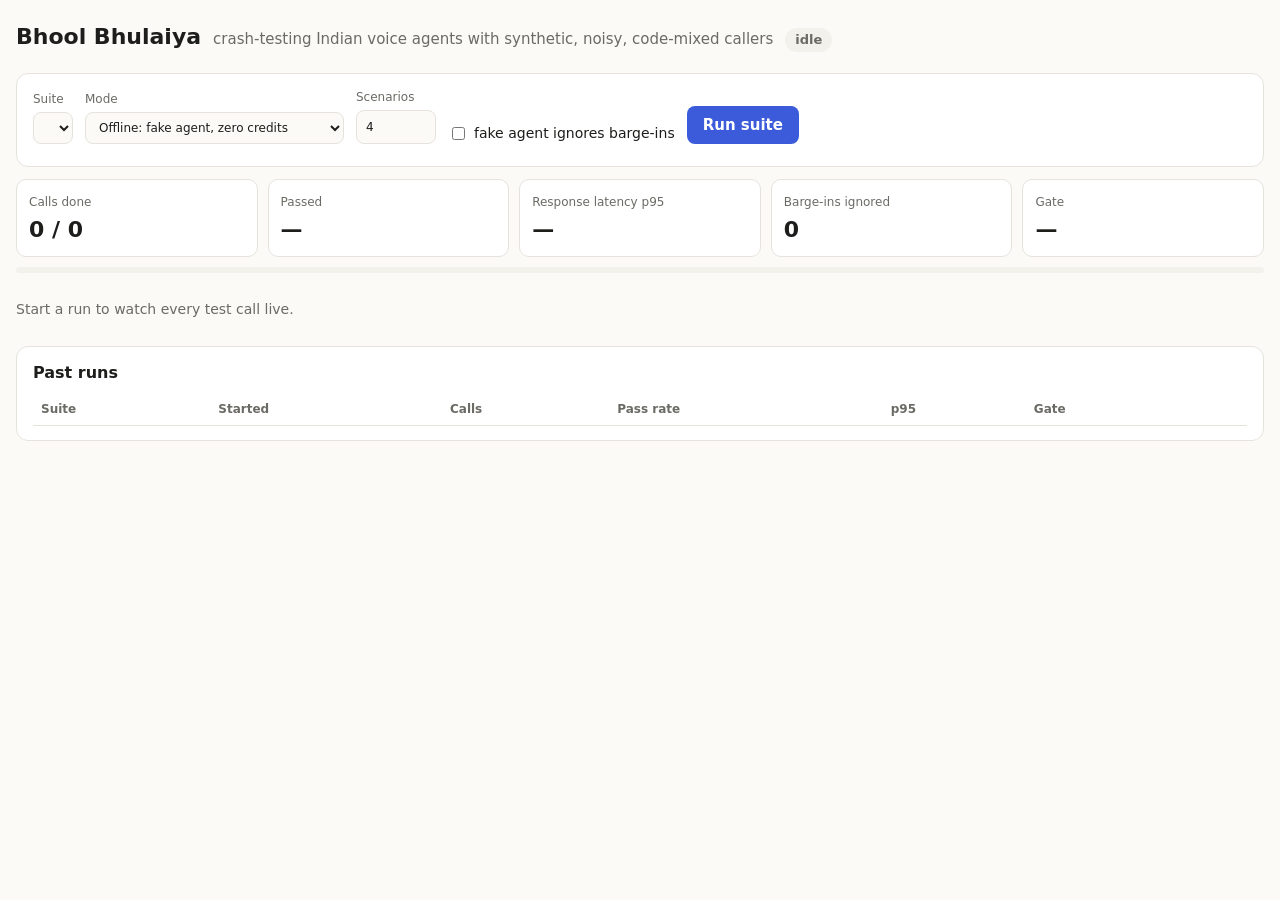
==== core/bhool/static/index.html @ e820dc9e "Add Bhool Bhulaiya: adversarial testing for Indian voice agents Synthetic callers (Evon persona + Ti" ====
<!doctype html>
<html lang="en">
<head>
<meta charset="utf-8">
<meta name="viewport" content="width=device-width,initial-scale=1">
<title>Bhool Bhulaiya</title>
<style>
:root{--bg:#fbfaf7;--fg:#1d1d1b;--muted:#6b6a65;--card:#fff;--line:#e6e3dc;--soft:#f3f1ec;--pass:#2f7d4f;--fail:#b3402f;--warn:#a8741a;--accent:#3b5bdb;--caller:#eef1fb;--agent:#f3f1ec}
@media (prefers-color-scheme:dark){:root{--bg:#161614;--fg:#ecebe6;--muted:#9b9a94;--card:#1f1f1c;--line:#33322e;--soft:#262623;--pass:#5cbf83;--fail:#e97a68;--warn:#e0b25a;--accent:#8ea4ff;--caller:#232838;--agent:#2a2926}}
*{box-sizing:border-box}
[hidden]{display:none!important}
body{margin:0;background:var(--bg);color:var(--fg);font:15px/1.5 system-ui,-apple-system,"Segoe UI",sans-serif}
header{display:flex;align-items:baseline;gap:12px;flex-wrap:wrap;padding:20px 16px 8px;max-width:1280px;margin:0 auto}
header h1{font-size:22px;margin:0}header .sub{color:var(--muted)}
.pill{display:inline-block;padding:2px 10px;border-radius:999px;font-size:13px;font-weight:600;background:var(--soft);color:var(--muted)}
.pill.on{background:var(--accent);color:#fff}.pill.pass{background:var(--pass);color:#fff}.pill.fail{background:var(--fail);color:#fff}
main{max-width:1280px;margin:0 auto;padding:0 16px 64px}
.panel{background:var(--card);border:1px solid var(--line);border-radius:12px;padding:14px 16px;margin:12px 0}
.controls{display:flex;flex-wrap:wrap;gap:12px;align-items:end}
label{display:flex;flex-direction:column;font-size:12px;color:var(--muted);gap:4px}
select,input{font:inherit;color:var(--fg);background:var(--bg);border:1px solid var(--line);border-radius:8px;padding:7px 9px;min-width:0}
input[type=number]{width:80px}input[type=text]{width:220px}
button{font:inherit;font-weight:600;border:0;border-radius:8px;padding:8px 16px;background:var(--accent);color:#fff;cursor:pointer}
button:disabled{opacity:.5;cursor:default}
.check{flex-direction:row;align-items:center;gap:6px;font-size:14px;color:var(--fg)}
.est{font-size:13px;color:var(--muted);margin-top:8px}
.kpis{display:grid;grid-template-columns:repeat(auto-fit,minmax(130px,1fr));gap:10px}
.kpi{background:var(--card);border:1px solid var(--line);border-radius:10px;padding:10px 12px}.kpi span{font-size:12px;color:var(--muted)}.kpi b{display:block;font-size:22px}
.bar{height:6px;background:var(--soft);border-radius:999px;overflow:hidden;margin-top:10px}.bar i{display:block;height:100%;width:0;background:var(--accent);transition:width .3s}
.grid{display:grid;grid-template-columns:repeat(auto-fill,minmax(340px,1fr));gap:12px;margin-top:12px}
.call{background:var(--card);border:1px solid var(--line);border-radius:12px;display:flex;flex-direction:column;max-height:460px}
.call.pass{border-color:var(--pass)}.call.fail{border-color:var(--fail)}
.call .head{padding:10px 12px;border-bottom:1px solid var(--line)}
.call .title{display:flex;justify-content:space-between;gap:8px;font-weight:600;font-size:14px}
.chips{display:flex;flex-wrap:wrap;gap:4px;margin-top:6px}.chip{font-size:11px;padding:1px 7px;border-radius:999px;background:var(--soft);color:var(--muted)}
.feed{padding:8px 12px;overflow-y:auto;flex:1;display:flex;flex-direction:column;gap:6px}
.msg{max-width:88%;padding:6px 9px;border-radius:10px;font-size:14px}
.msg.caller{align-self:flex-end;background:var(--caller)}.msg.agent{align-self:flex-start;background:var(--agent)}
.msg .meta{display:block;font-size:11px;color:var(--muted)}
.lat{font-weight:600}.lat.slow{color:var(--fail)}.lat.ok{color:var(--pass)}
.note{align-self:center;font-size:12px;color:var(--muted)}.note.warn{color:var(--warn)}
.foot{padding:8px 12px;border-top:1px solid var(--line);font-size:13px}.foot .fail{color:var(--fail)}
table{width:100%;border-collapse:collapse}th,td{text-align:left;padding:7px 8px;border-bottom:1px solid var(--line);font-size:14px}th{color:var(--muted);font-weight:600;font-size:12px}
a{color:var(--accent)}.scroll{overflow-x:auto}.empty{color:var(--muted);font-size:14px}
@media (max-width:520px){input[type=text]{width:100%}.controls>*{flex:1 1 140px}}
</style>
</head>
<body>
<header><h1>Bhool Bhulaiya</h1><span class="sub">crash-testing Indian voice agents with synthetic, noisy, code-mixed callers</span><span id="status" class="pill">idle</span></header>
<main>
  <section class="panel">
    <div class="controls">
      <label>Suite<select id="suite"></select></label>
      <label>Mode<select id="mode"><option value="offline">Offline: fake agent, zero credits</option><option value="live">Live: Gnani Prisma + Evon + Timbre</option></select></label>
      <label>Scenarios<input id="limit" type="number" min="1" value="4"></label>
      <label id="urlWrap" hidden>Agent URL<input id="url" type="text" placeholder="ws://127.0.0.1:8765"></label>
      <label class="check" id="stubWrap"><input id="stubborn" type="checkbox"> fake agent ignores barge-ins</label>
      <button id="run">Run suite</button>
    </div>
    <div class="est" id="est"></div>
  </section>

  <section class="kpis">
    <div class="kpi"><span>Calls done</span><b id="kDone">0 / 0</b></div>
    <div class="kpi"><span>Passed</span><b id="kPass">—</b></div>
    <div class="kpi"><span>Response latency p95</span><b id="kP95">—</b></div>
    <div class="kpi"><span>Barge-ins ignored</span><b id="kBarge">0</b></div>
    <div class="kpi"><span>Gate</span><b id="kGate">—</b></div>
  </section>
  <div class="bar"><i id="prog"></i></div>

  <div class="grid" id="calls"><p class="empty">Start a run to watch every test call live.</p></div>

  <section class="panel">
    <h2 style="font-size:16px;margin:0 0 8px">Past runs</h2>
    <div class="scroll"><table><thead><tr><th>Suite</th><th>Started</th><th>Calls</th><th>Pass rate</th><th>p95</th><th>Gate</th><th></th></tr></thead><tbody id="runs"></tbody></table></div>
  </section>
</main>
<script>
const $ = (id) => document.getElementById(id);
const esc = (s) => String(s ?? "").replace(/[&<>"]/g, (c) => ({"&":"&amp;","<":"&lt;",">":"&gt;",'"':"&quot;"}[c]));
const SLOW = 2.5;
let total = 0, done = 0, passed = 0, latencies = [], ignored = 0;
const calls = new Map();
let suites = [];

async function loadSuites() {
  suites = await (await fetch("/api/suites")).json();
  $("suite").innerHTML = suites.map((s) => `<option value="${esc(s.file)}">${esc(s.name || s.file)}${s.error ? " (invalid)" : ` · ${s.scenarios} scenarios`}</option>`).join("");
  showEstimate();
}
function showEstimate() {
  const s = suites.find((x) => x.file === $("suite").value);
  if (!s) return;
  if (s.error) { $("est").textContent = "Invalid suite: " + s.error; return; }
  const n = Math.min(+$("limit").value || s.scenarios, s.scenarios), f = n / s.scenarios, e = s.estimate;
  $("est").textContent = $("mode").value === "offline"
    ? `${n * s.runs_per_scenario} calls against a scripted fake agent. No API credits used.`
    : `Up to ${n * s.runs_per_scenario} calls · ≤${Math.round(e.tts_chars_max * f)} TTS chars · ≤${Math.round(e.stt_seconds_max * f)}s STT · ≤${Math.round(e.evon_calls_max * f)} Evon calls (cached TTS is free on re-runs)`;
}
async function loadRuns() {
  const runs = await (await fetch("/api/runs")).json();
  $("runs").innerHTML = runs.length ? runs.map((r) => `<tr><td>${esc(r.suite)}</td><td>${esc(r.started_at)}</td><td>${r.calls}</td>
    <td>${Math.round(r.pass_rate * 100)}%</td><td>${r.latency_p95_s ?? "—"}s</td>
    <td><span class="pill ${r.gate_passed ? "pass" : "fail"}">${r.gate_passed ? "passed" : "failed"}</span></td>
    <td><a href="/runs/${encodeURIComponent(r.dir)}/report" target="_blank">report</a></td></tr>`).join("")
    : `<tr><td colspan="7" class="empty">No runs yet.</td></tr>`;
}
function kpis() {
  $("kDone").textContent = `${done} / ${total}`;
  $("kPass").textContent = done ? `${Math.round(passed / done * 100)}%` : "—";
  const s = [...latencies].sort((a, b) => a - b);
  $("kP95").textContent = s.length ? `${s[Math.min(s.length - 1, Math.floor(0.95 * s.length))].toFixed(2)}s` : "—";
  $("kBarge").textContent = ignored;
  $("prog").style.width = total ? `${done / total * 100}%` : "0";
}
function card(e) {
  const key = `${e.scenario}#${e.run}`;
  let c = calls.get(key);
  if (c) return c;
  if (!calls.size) $("calls").innerHTML = "";
  const el = document.createElement("article");
  el.className = "call";
  el.innerHTML = `<div class="head"><div class="title"><span>${esc(e.scenario)} · run ${e.run}</span><span class="pill on" data-s>in call</span></div>
    <div class="chips">${[e.persona, e.behaviour, e.channel].filter(Boolean).map((x) => `<span class="chip">${esc(x)}</span>`).join("")}</div></div>
    <div class="feed"></div><div class="foot" hidden></div>`;
  $("calls").prepend(el);
  c = { el, feed: el.querySelector(".feed"), lastCallerEnd: null };
  calls.set(key, c);
  return c;
}
function add(c, html) { c.feed.insertAdjacentHTML("beforeend", html); c.feed.scrollTop = c.feed.scrollHeight; }

function onEvent(e) {
  switch (e.type) {
    case "suite_start":
      total = e.calls; done = passed = ignored = 0; latencies = []; calls.clear();
      $("calls").innerHTML = ""; $("kGate").textContent = "—"; $("status").className = "pill on"; $("status").textContent = "running"; $("run").disabled = true;
      break;
    case "call_start": card(e); break;
    case "turn": {
      const c = card(e);
      let meta = `${e.start.toFixed(1)}s`;
      if (e.speaker === "caller") c.lastCallerEnd = e.end;
      else if (c.lastCallerEnd !== null && e.start >= c.lastCallerEnd) {
        const l = e.start - c.lastCallerEnd;
        latencies.push(l);
        meta += ` · <span class="lat ${l > SLOW ? "slow" : "ok"}">replied in ${l.toFixed(2)}s</span>`;
        c.lastCallerEnd = null;
      }
      const tags = (e.tags || []).length ? ` · ${e.tags.map((t) => `&lt;${esc(t)}&gt;`).join(" ")}` : "";
      add(c, `<div class="msg ${e.speaker}"><span class="meta">${e.speaker}${e.kind === "interjection" ? " (barge-in)" : ""} · ${meta}${tags}</span>${esc(e.text)}</div>`);
      kpis();
      break;
    }
    case "barge_in_attempt": add(card(e), `<div class="note warn">⚡ caller cuts in at ${e.t.toFixed(1)}s</div>`); break;
    case "agent_clear": add(card(e), `<div class="note">agent stopped talking (yielded)</div>`); break;
    case "silence": add(card(e), `<div class="note">caller goes silent for ${e.seconds}s</div>`); break;
    case "disposition": add(card(e), `<div class="note">agent recorded: ${esc(JSON.stringify(e.data.slots || {}))}</div>`); break;
    case "call_end": { const c = card(e); c.el.querySelector("[data-s]").textContent = "judging"; add(c, `<div class="note">call ended: ${esc(e.reason)} · ${e.duration_s.toFixed(0)}s</div>`); break; }
    case "verdict": {
      const c = card(e); done++; if (e.passed) passed++;
      ignored += e.failures.filter((f) => /ignored \d+ of/.test(f)).length;
      c.el.classList.add(e.passed ? "pass" : "fail");
      const s = c.el.querySelector("[data-s]"); s.className = `pill ${e.passed ? "pass" : "fail"}`; s.textContent = e.passed ? "PASS" : "FAIL";
      const f = c.el.querySelector(".foot"); f.hidden = false;
      f.innerHTML = e.passed ? "All checks passed." : e.failures.map((x) => `<div class="fail">• ${esc(x)}</div>`).join("");
      kpis();
      break;
    }
    case "call_error": { const c = card(e); done++; c.el.classList.add("fail"); add(c, `<div class="note warn">error: ${esc(e.error)}</div>`); kpis(); break; }
    case "suite_end": {
      const g = $("kGate"); g.innerHTML = `<span class="pill ${e.gate_passed ? "pass" : "fail"}">${e.gate_passed ? "PASSED" : "FAILED"}</span>`;
      const dir = String(e.report).split(/[\\/]/).slice(-2, -1)[0];
      g.insertAdjacentHTML("beforeend", ` <a href="/runs/${encodeURIComponent(dir)}/report" target="_blank" style="font-size:14px">report</a>`);
      $("status").className = "pill"; $("status").textContent = "idle"; $("run").disabled = false; loadRuns();
      break;
    }
    case "suite_error": $("status").className = "pill fail"; $("status").textContent = "error"; $("run").disabled = false; alert(e.error); break;
  }
}
function connect() {
  const ws = new WebSocket(`${location.protocol === "https:" ? "wss" : "ws"}://${location.host}/api/live`);
  ws.onmessage = (m) => onEvent(JSON.parse(m.data));
  ws.onclose = () => setTimeout(connect, 1500);
}
$("mode").onchange = () => { const live = $("mode").value === "live"; $("urlWrap").hidden = !live; $("stubWrap").hidden = live; showEstimate(); };
$("suite").onchange = showEstimate; $("limit").oninput = showEstimate;
$("run").onclick = async () => {
  const body = { suite: $("suite").value, mode: $("mode").value, limit: +$("limit").value || null, url: $("url").value || null, stubborn: $("stubborn").checked };
  const r = await fetch("/api/runs", { method: "POST", headers: { "Content-Type": "application/json" }, body: JSON.stringify(body) });
  if (!r.ok) alert((await r.json()).detail || "could not start");
};
fetch("/api/status").then((r) => r.json()).then((s) => { if (s.running) { $("status").className = "pill on"; $("status").textContent = "running"; $("run").disabled = true; } });
loadSuites(); loadRuns(); connect();
</script>
</body>
</html>
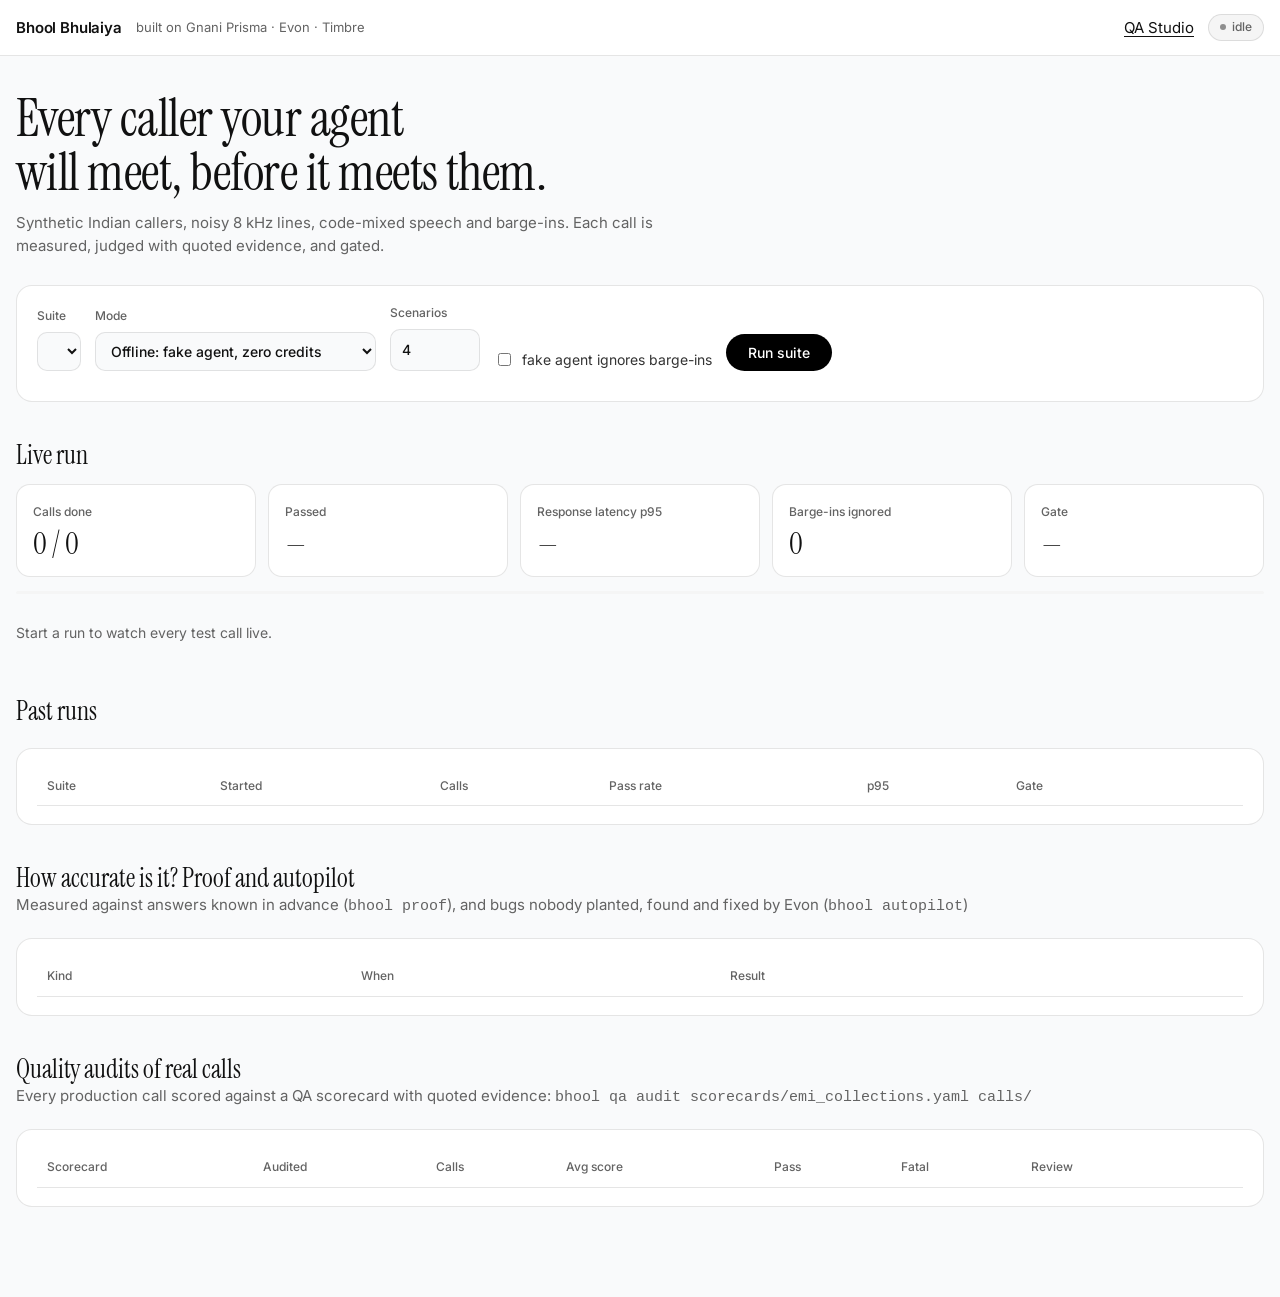
==== commit 0c8cd0ec: "Add QA Studio, industry playbooks, accuracy proof and autopilot QA suite for real calls: executable " ====
--- a/core/bhool/static/index.html
+++ b/core/bhool/static/index.html
@@ -4,49 +4,67 @@
 <meta charset="utf-8">
 <meta name="viewport" content="width=device-width,initial-scale=1">
 <title>Bhool Bhulaiya</title>
+<link rel="preconnect" href="https://fonts.googleapis.com">
+<link rel="preconnect" href="https://fonts.gstatic.com" crossorigin>
+<link href="https://fonts.googleapis.com/css2?family=Inter:wght@400;500;600&family=Instrument+Serif&display=swap" rel="stylesheet">
 <style>
-:root{--bg:#fbfaf7;--fg:#1d1d1b;--muted:#6b6a65;--card:#fff;--line:#e6e3dc;--soft:#f3f1ec;--pass:#2f7d4f;--fail:#b3402f;--warn:#a8741a;--accent:#3b5bdb;--caller:#eef1fb;--agent:#f3f1ec}
-@media (prefers-color-scheme:dark){:root{--bg:#161614;--fg:#ecebe6;--muted:#9b9a94;--card:#1f1f1c;--line:#33322e;--soft:#262623;--pass:#5cbf83;--fail:#e97a68;--warn:#e0b25a;--accent:#8ea4ff;--caller:#232838;--agent:#2a2926}}
+:root{--bg:#f9fafb;--fg:#111111;--text:#333333;--muted:#636363;--card:#ffffff;--soft:#f5f5f5;--line:rgba(0,0,0,.1);--ink:#000000;--ink-fg:#ffffff;
+  --accent:#4169e1;--pass:#1f7a4d;--fail:#c2410c;--warn:#a16207;--caller:#eef2fd;--agent:#f5f5f5;--cream:#fcf7f2;
+  --serif:"Instrument Serif",Georgia,"Times New Roman",serif;--sans:Inter,system-ui,-apple-system,"Segoe UI",sans-serif}
+@media (prefers-color-scheme:dark){:root{--bg:#0b0b0c;--fg:#f4f4f5;--text:#d4d4d8;--muted:#9a9aa2;--card:#141416;--soft:#1c1c1f;--line:rgba(255,255,255,.1);
+  --ink:#ffffff;--ink-fg:#000000;--accent:#7b96ff;--pass:#4ade80;--fail:#fb923c;--warn:#facc15;--caller:#1a2140;--agent:#1c1c1f;--cream:#1a1714}}
 *{box-sizing:border-box}
 [hidden]{display:none!important}
-body{margin:0;background:var(--bg);color:var(--fg);font:15px/1.5 system-ui,-apple-system,"Segoe UI",sans-serif}
-header{display:flex;align-items:baseline;gap:12px;flex-wrap:wrap;padding:20px 16px 8px;max-width:1280px;margin:0 auto}
-header h1{font-size:22px;margin:0}header .sub{color:var(--muted)}
-.pill{display:inline-block;padding:2px 10px;border-radius:999px;font-size:13px;font-weight:600;background:var(--soft);color:var(--muted)}
-.pill.on{background:var(--accent);color:#fff}.pill.pass{background:var(--pass);color:#fff}.pill.fail{background:var(--fail);color:#fff}
-main{max-width:1280px;margin:0 auto;padding:0 16px 64px}
-.panel{background:var(--card);border:1px solid var(--line);border-radius:12px;padding:14px 16px;margin:12px 0}
-.controls{display:flex;flex-wrap:wrap;gap:12px;align-items:end}
-label{display:flex;flex-direction:column;font-size:12px;color:var(--muted);gap:4px}
-select,input{font:inherit;color:var(--fg);background:var(--bg);border:1px solid var(--line);border-radius:8px;padding:7px 9px;min-width:0}
-input[type=number]{width:80px}input[type=text]{width:220px}
-button{font:inherit;font-weight:600;border:0;border-radius:8px;padding:8px 16px;background:var(--accent);color:#fff;cursor:pointer}
-button:disabled{opacity:.5;cursor:default}
-.check{flex-direction:row;align-items:center;gap:6px;font-size:14px;color:var(--fg)}
-.est{font-size:13px;color:var(--muted);margin-top:8px}
-.kpis{display:grid;grid-template-columns:repeat(auto-fit,minmax(130px,1fr));gap:10px}
-.kpi{background:var(--card);border:1px solid var(--line);border-radius:10px;padding:10px 12px}.kpi span{font-size:12px;color:var(--muted)}.kpi b{display:block;font-size:22px}
-.bar{height:6px;background:var(--soft);border-radius:999px;overflow:hidden;margin-top:10px}.bar i{display:block;height:100%;width:0;background:var(--accent);transition:width .3s}
-.grid{display:grid;grid-template-columns:repeat(auto-fill,minmax(340px,1fr));gap:12px;margin-top:12px}
-.call{background:var(--card);border:1px solid var(--line);border-radius:12px;display:flex;flex-direction:column;max-height:460px}
-.call.pass{border-color:var(--pass)}.call.fail{border-color:var(--fail)}
-.call .head{padding:10px 12px;border-bottom:1px solid var(--line)}
-.call .title{display:flex;justify-content:space-between;gap:8px;font-weight:600;font-size:14px}
-.chips{display:flex;flex-wrap:wrap;gap:4px;margin-top:6px}.chip{font-size:11px;padding:1px 7px;border-radius:999px;background:var(--soft);color:var(--muted)}
-.feed{padding:8px 12px;overflow-y:auto;flex:1;display:flex;flex-direction:column;gap:6px}
-.msg{max-width:88%;padding:6px 9px;border-radius:10px;font-size:14px}
-.msg.caller{align-self:flex-end;background:var(--caller)}.msg.agent{align-self:flex-start;background:var(--agent)}
-.msg .meta{display:block;font-size:11px;color:var(--muted)}
+body{margin:0;background:var(--bg);color:var(--text);font:15px/1.55 var(--sans);-webkit-font-smoothing:antialiased}
+.topbar{border-bottom:1px solid var(--line);background:var(--card)}
+.topbar .in{max-width:1280px;margin:0 auto;padding:14px 16px;display:flex;align-items:center;gap:14px;flex-wrap:wrap}
+.brand{font:500 15px var(--sans);color:var(--fg);letter-spacing:-.01em}.brand b{font-weight:600}
+.built{font-size:13px;color:var(--muted)}.spacer{flex:1}
+.hero{max-width:1280px;margin:0 auto;padding:36px 16px 8px}
+.hero h1{font:400 clamp(32px,5vw,52px)/1.05 var(--serif);color:var(--fg);margin:0;letter-spacing:-.01em}
+.hero p{margin:10px 0 0;color:var(--muted);max-width:640px}
+.pill{display:inline-flex;align-items:center;gap:6px;padding:3px 11px;border-radius:999px;font-size:12px;font-weight:500;background:var(--soft);color:var(--muted);border:1px solid var(--line)}
+.pill::before{content:"";width:6px;height:6px;border-radius:50%;background:currentColor;opacity:.7}
+.pill.on{color:var(--accent)}.pill.pass{color:var(--pass)}.pill.fail{color:var(--fail)}
+main{max-width:1280px;margin:0 auto;padding:0 16px 72px}
+.panel{background:var(--card);border:1px solid var(--line);border-radius:16px;padding:18px 20px;margin:20px 0}
+.controls{display:flex;flex-wrap:wrap;gap:14px;align-items:end}
+label{display:flex;flex-direction:column;font-size:12px;font-weight:500;color:var(--muted);gap:6px}
+select,input{font:inherit;font-size:14px;color:var(--fg);background:var(--bg);border:1px solid var(--line);border-radius:10px;padding:9px 11px;min-width:0}
+select:focus,input:focus{outline:2px solid var(--accent);outline-offset:1px}
+input[type=number]{width:90px}input[type=text]{width:230px}
+button{font:500 14px var(--sans);border:0;border-radius:999px;padding:10px 22px;background:var(--ink);color:var(--ink-fg);cursor:pointer;transition:opacity .15s}
+button:hover{opacity:.85}button:disabled{opacity:.35;cursor:default}
+.check{flex-direction:row;align-items:center;gap:8px;font-size:14px;color:var(--text);font-weight:400}
+.est{font-size:13px;color:var(--muted);margin-top:12px}
+.section-title{font:400 26px var(--serif);color:var(--fg);margin:36px 0 4px}
+.kpis{display:grid;grid-template-columns:repeat(auto-fit,minmax(150px,1fr));gap:12px;margin-top:12px}
+.kpi{background:var(--card);border:1px solid var(--line);border-radius:14px;padding:14px 16px}
+.kpi span{font-size:12px;color:var(--muted);font-weight:500}.kpi b{display:block;font:400 30px/1.2 var(--serif);color:var(--fg);margin-top:4px}
+.bar{height:3px;background:var(--soft);border-radius:999px;overflow:hidden;margin-top:14px}.bar i{display:block;height:100%;width:0;background:var(--ink);transition:width .3s}
+.grid{display:grid;grid-template-columns:repeat(auto-fill,minmax(min(100%,340px),1fr));gap:14px;margin-top:14px}
+.call{background:var(--card);border:1px solid var(--line);border-radius:16px;display:flex;flex-direction:column;max-height:480px;overflow:hidden}
+.call.pass{box-shadow:inset 0 3px 0 var(--pass)}.call.fail{box-shadow:inset 0 3px 0 var(--fail)}
+.call .head{padding:12px 14px;border-bottom:1px solid var(--line)}
+.call .title{display:flex;justify-content:space-between;align-items:center;gap:8px;font-weight:600;font-size:13px;color:var(--fg);word-break:break-word}
+.chips{display:flex;flex-wrap:wrap;gap:5px;margin-top:8px}.chip{font-size:11px;padding:2px 9px;border-radius:999px;background:var(--soft);color:var(--muted);border:1px solid var(--line)}
+.feed{padding:10px 14px;overflow-y:auto;flex:1;display:flex;flex-direction:column;gap:7px}
+.msg{max-width:88%;padding:8px 11px;border-radius:14px;font-size:14px;color:var(--fg)}
+.msg.caller{align-self:flex-end;background:var(--caller);border-bottom-right-radius:4px}.msg.agent{align-self:flex-start;background:var(--agent);border-bottom-left-radius:4px}
+.msg .meta{display:block;font-size:11px;color:var(--muted);margin-bottom:2px}
 .lat{font-weight:600}.lat.slow{color:var(--fail)}.lat.ok{color:var(--pass)}
-.note{align-self:center;font-size:12px;color:var(--muted)}.note.warn{color:var(--warn)}
-.foot{padding:8px 12px;border-top:1px solid var(--line);font-size:13px}.foot .fail{color:var(--fail)}
-table{width:100%;border-collapse:collapse}th,td{text-align:left;padding:7px 8px;border-bottom:1px solid var(--line);font-size:14px}th{color:var(--muted);font-weight:600;font-size:12px}
-a{color:var(--accent)}.scroll{overflow-x:auto}.empty{color:var(--muted);font-size:14px}
-@media (max-width:520px){input[type=text]{width:100%}.controls>*{flex:1 1 140px}}
+.note{align-self:center;font-size:12px;color:var(--muted);background:var(--soft);padding:2px 10px;border-radius:999px}.note.warn{color:var(--warn)}
+.foot{padding:10px 14px;border-top:1px solid var(--line);font-size:13px;background:var(--cream)}.foot .fail{color:var(--fail)}
+table{width:100%;border-collapse:collapse}th,td{text-align:left;padding:10px;border-bottom:1px solid var(--line);font-size:14px}
+th{color:var(--muted);font-weight:500;font-size:12px}td{color:var(--text)}tr:last-child td{border-bottom:0}
+a{color:var(--fg);text-underline-offset:3px}.scroll{overflow-x:auto}.empty{color:var(--muted);font-size:14px}
+@media (max-width:560px){input[type=text]{width:100%}.controls>*{flex:1 1 140px}.controls button{flex-basis:100%}}
 </style>
 </head>
 <body>
-<header><h1>Bhool Bhulaiya</h1><span class="sub">crash-testing Indian voice agents with synthetic, noisy, code-mixed callers</span><span id="status" class="pill">idle</span></header>
+<div class="topbar"><div class="in"><span class="brand"><b>Bhool Bhulaiya</b></span><span class="built">built on Gnani Prisma · Evon · Timbre</span><span class="spacer"></span><a href="/studio">QA Studio</a><span id="status" class="pill">idle</span></div></div>
+<section class="hero"><h1>Every caller your agent<br>will meet, before it meets them.</h1>
+<p>Synthetic Indian callers, noisy 8 kHz lines, code-mixed speech and barge-ins. Each call is measured, judged with quoted evidence, and gated.</p></section>
 <main>
   <section class="panel">
     <div class="controls">
@@ -60,6 +78,7 @@
     <div class="est" id="est"></div>
   </section>
 
+  <h2 class="section-title">Live run</h2>
   <section class="kpis">
     <div class="kpi"><span>Calls done</span><b id="kDone">0 / 0</b></div>
     <div class="kpi"><span>Passed</span><b id="kPass">—</b></div>
@@ -71,9 +90,21 @@
 
   <div class="grid" id="calls"><p class="empty">Start a run to watch every test call live.</p></div>
 
-  <section class="panel">
-    <h2 style="font-size:16px;margin:0 0 8px">Past runs</h2>
+  <h2 class="section-title">Past runs</h2>
+  <section class="panel">
     <div class="scroll"><table><thead><tr><th>Suite</th><th>Started</th><th>Calls</th><th>Pass rate</th><th>p95</th><th>Gate</th><th></th></tr></thead><tbody id="runs"></tbody></table></div>
+  </section>
+
+  <h2 class="section-title">How accurate is it? Proof and autopilot</h2>
+  <p style="color:var(--muted);margin:-6px 0 12px">Measured against answers known in advance (<code>bhool proof</code>), and bugs nobody planted, found and fixed by Evon (<code>bhool autopilot</code>)</p>
+  <section class="panel">
+    <div class="scroll"><table><thead><tr><th>Kind</th><th>When</th><th>Result</th><th></th></tr></thead><tbody id="proofs"></tbody></table></div>
+  </section>
+
+  <h2 class="section-title">Quality audits of real calls</h2>
+  <p style="color:var(--muted);margin:-6px 0 12px">Every production call scored against a QA scorecard with quoted evidence: <code>bhool qa audit scorecards/emi_collections.yaml calls/</code></p>
+  <section class="panel">
+    <div class="scroll"><table><thead><tr><th>Scorecard</th><th>Audited</th><th>Calls</th><th>Avg score</th><th>Pass</th><th>Fatal</th><th>Review</th><th></th></tr></thead><tbody id="audits"></tbody></table></div>
   </section>
 </main>
 <script>
@@ -105,6 +136,21 @@
     <td><span class="pill ${r.gate_passed ? "pass" : "fail"}">${r.gate_passed ? "passed" : "failed"}</span></td>
     <td><a href="/runs/${encodeURIComponent(r.dir)}/report" target="_blank">report</a></td></tr>`).join("")
     : `<tr><td colspan="7" class="empty">No runs yet.</td></tr>`;
+}
+async function loadAudits() {
+  const qa = await (await fetch("/api/qa")).json();
+  const pct = (x) => x == null ? "—" : `${Math.round(x * 100)}%`;
+  $("audits").innerHTML = qa.length ? qa.map((q) => `<tr><td>${esc(q.scorecard)}</td><td>${esc(q.generated)}</td><td>${q.calls}</td>
+    <td>${q.avg_score ?? "—"}</td><td>${pct(q.pass_rate)}</td><td>${pct(q.fatal_rate)}</td><td>${q.review}</td>
+    <td><a href="/runs/${encodeURIComponent(q.dir)}/qa" target="_blank">audit</a></td></tr>`).join("")
+    : `<tr><td colspan="8" class="empty">No audits yet.</td></tr>`;
+}
+async function loadProofs() {
+  const ps = await (await fetch("/api/proof")).json();
+  $("proofs").innerHTML = ps.length ? ps.map((p) => `<tr><td><span class="pill ${p.kind === "proof" ? "pass" : "fail"}">${esc(p.kind)}</span></td>
+    <td>${esc(p.generated)}</td><td>${esc(p.headline)}</td>
+    <td><a href="/runs/${encodeURIComponent(p.dir)}/${p.page}" target="_blank">open</a></td></tr>`).join("")
+    : `<tr><td colspan="4" class="empty">Run <code>bhool proof</code> or <code>bhool autopilot</code>.</td></tr>`;
 }
 function kpis() {
   $("kDone").textContent = `${done} / ${total}`;
@@ -192,7 +238,7 @@
   if (!r.ok) alert((await r.json()).detail || "could not start");
 };
 fetch("/api/status").then((r) => r.json()).then((s) => { if (s.running) { $("status").className = "pill on"; $("status").textContent = "running"; $("run").disabled = true; } });
-loadSuites(); loadRuns(); connect();
+loadSuites(); loadRuns(); loadAudits(); loadProofs(); connect();
 </script>
 </body>
 </html>
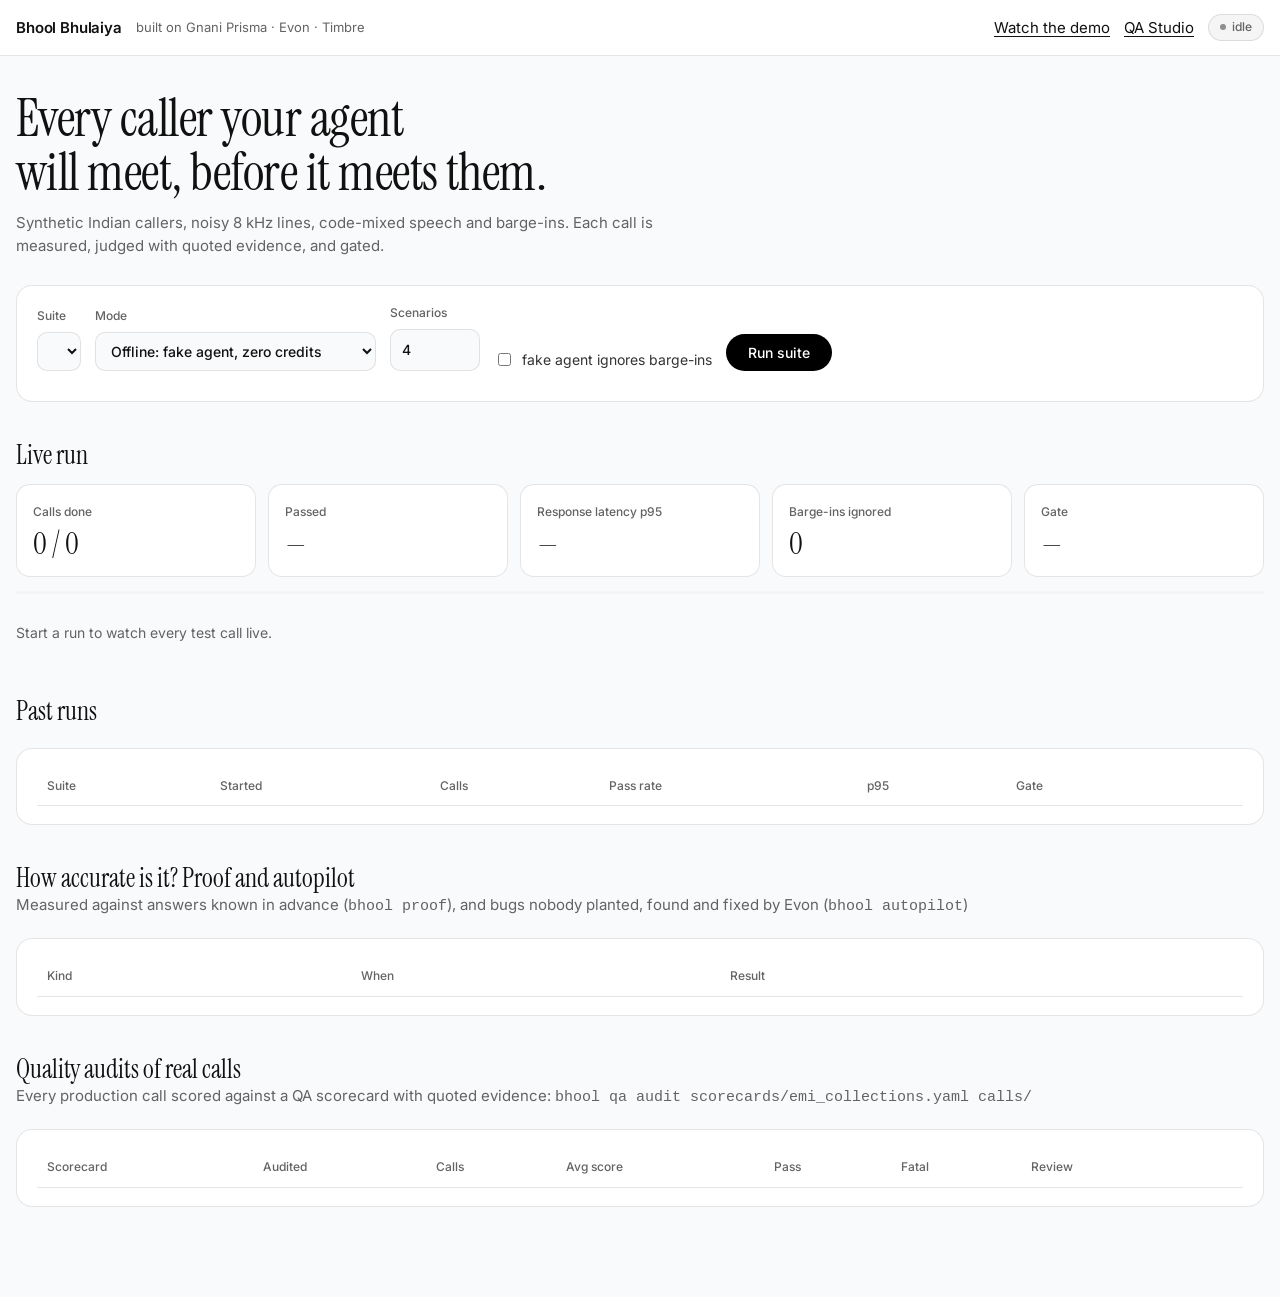
==== commit b886c240: "Add the demo film, fix v4's third-party loop, put the atlas on the site - watch.html (site) and /wat" ====
--- a/core/bhool/static/index.html
+++ b/core/bhool/static/index.html
@@ -62,7 +62,7 @@
 </style>
 </head>
 <body>
-<div class="topbar"><div class="in"><span class="brand"><b>Bhool Bhulaiya</b></span><span class="built">built on Gnani Prisma · Evon · Timbre</span><span class="spacer"></span><a href="/studio">QA Studio</a><span id="status" class="pill">idle</span></div></div>
+<div class="topbar"><div class="in"><span class="brand"><b>Bhool Bhulaiya</b></span><span class="built">built on Gnani Prisma · Evon · Timbre</span><span class="spacer"></span><a href="/watch">Watch the demo</a><a href="/studio">QA Studio</a><span id="status" class="pill">idle</span></div></div>
 <section class="hero"><h1>Every caller your agent<br>will meet, before it meets them.</h1>
 <p>Synthetic Indian callers, noisy 8 kHz lines, code-mixed speech and barge-ins. Each call is measured, judged with quoted evidence, and gated.</p></section>
 <main>
@@ -72,6 +72,8 @@
       <label>Mode<select id="mode"><option value="offline">Offline: fake agent, zero credits</option><option value="live">Live: Gnani Prisma + Evon + Timbre</option></select></label>
       <label>Scenarios<input id="limit" type="number" min="1" value="4"></label>
       <label id="urlWrap" hidden>Agent URL<input id="url" type="text" placeholder="ws://127.0.0.1:8765"></label>
+      <label class="budget" hidden>TTS chars budget<input id="ttsCap" type="number" min="1" value="400"></label>
+      <label class="budget" hidden>STT seconds budget<input id="sttCap" type="number" min="1" value="60"></label>
       <label class="check" id="stubWrap"><input id="stubborn" type="checkbox"> fake agent ignores barge-ins</label>
       <button id="run">Run suite</button>
     </div>
@@ -230,10 +232,11 @@
   ws.onmessage = (m) => onEvent(JSON.parse(m.data));
   ws.onclose = () => setTimeout(connect, 1500);
 }
-$("mode").onchange = () => { const live = $("mode").value === "live"; $("urlWrap").hidden = !live; $("stubWrap").hidden = live; showEstimate(); };
+$("mode").onchange = () => { const live = $("mode").value === "live"; $("urlWrap").hidden = !live; $("stubWrap").hidden = live; document.querySelectorAll(".budget").forEach((b) => { b.hidden = !live; }); showEstimate(); };
 $("suite").onchange = showEstimate; $("limit").oninput = showEstimate;
 $("run").onclick = async () => {
-  const body = { suite: $("suite").value, mode: $("mode").value, limit: +$("limit").value || null, url: $("url").value || null, stubborn: $("stubborn").checked };
+  const body = { suite: $("suite").value, mode: $("mode").value, limit: +$("limit").value || null, url: $("url").value || null, stubborn: $("stubborn").checked,
+    max_tts_chars: +$("ttsCap").value || null, max_stt_seconds: +$("sttCap").value || null };
   const r = await fetch("/api/runs", { method: "POST", headers: { "Content-Type": "application/json" }, body: JSON.stringify(body) });
   if (!r.ok) alert((await r.json()).detail || "could not start");
 };
